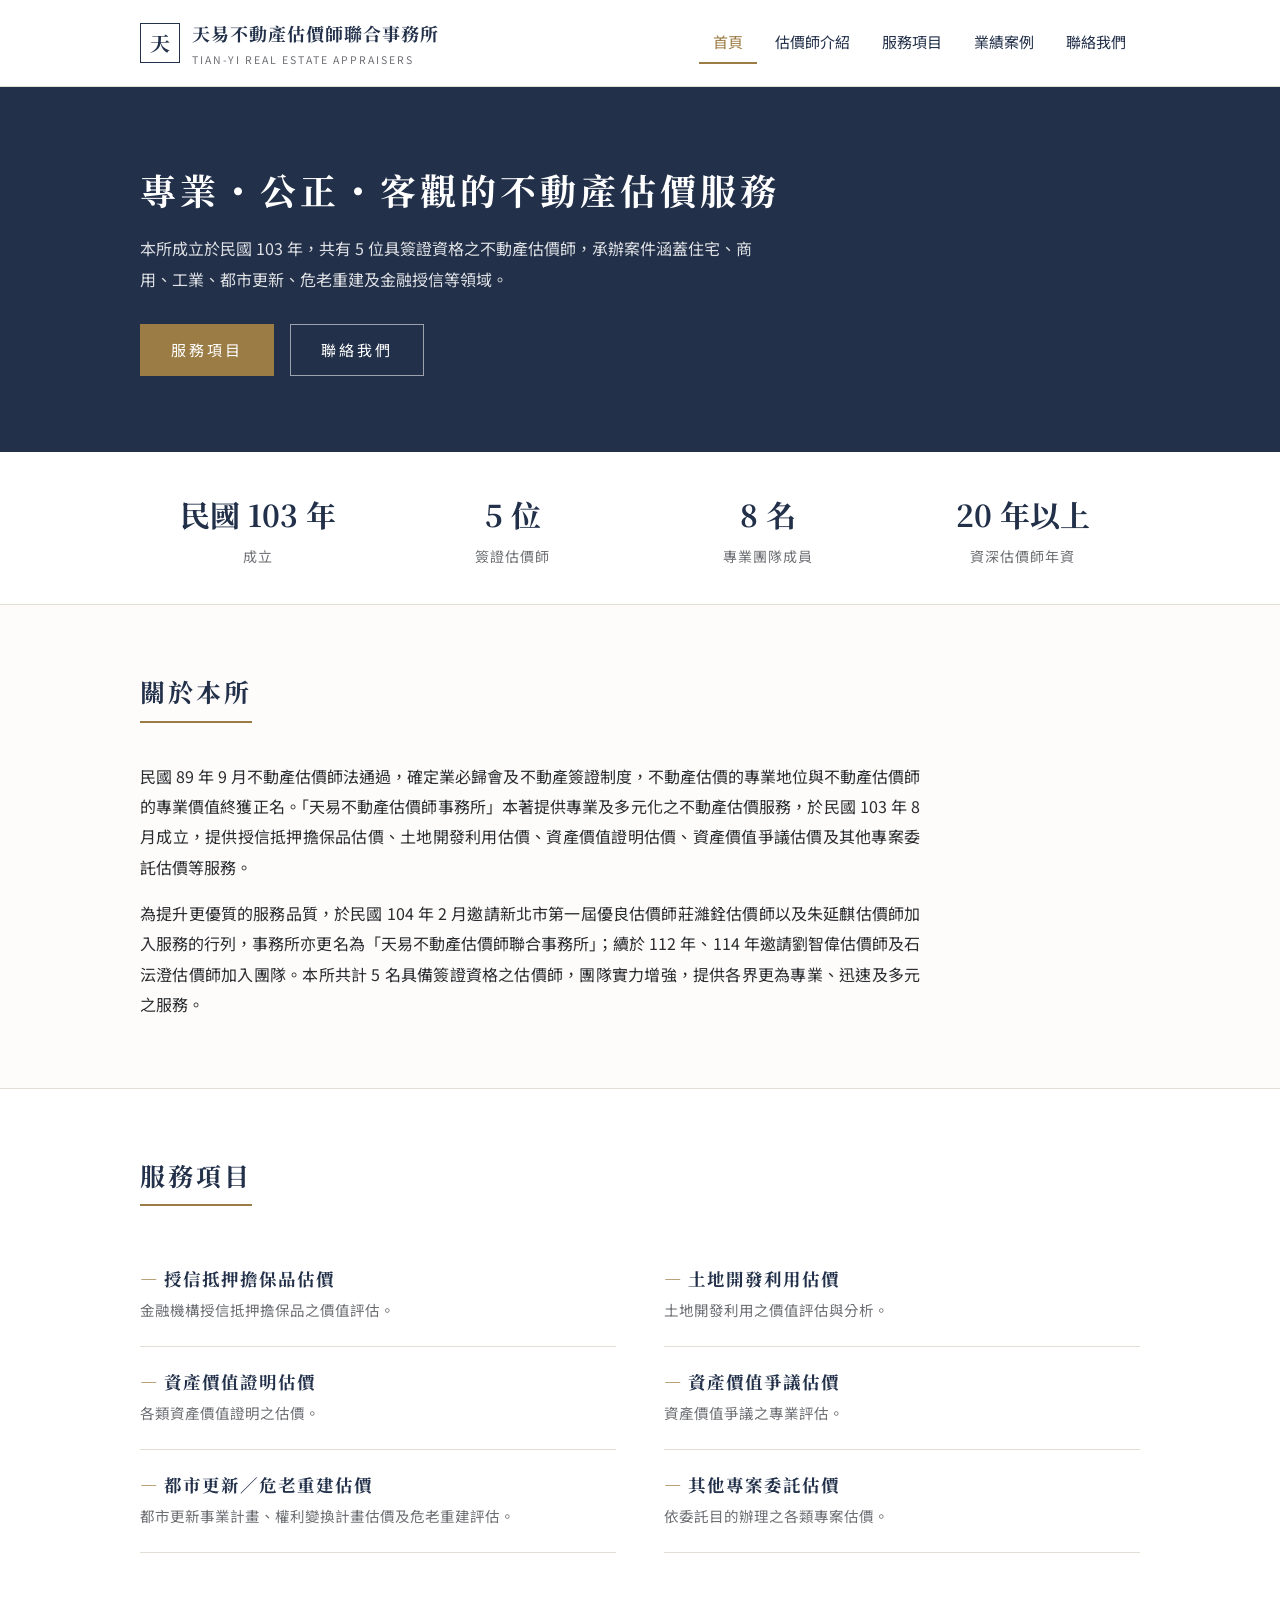
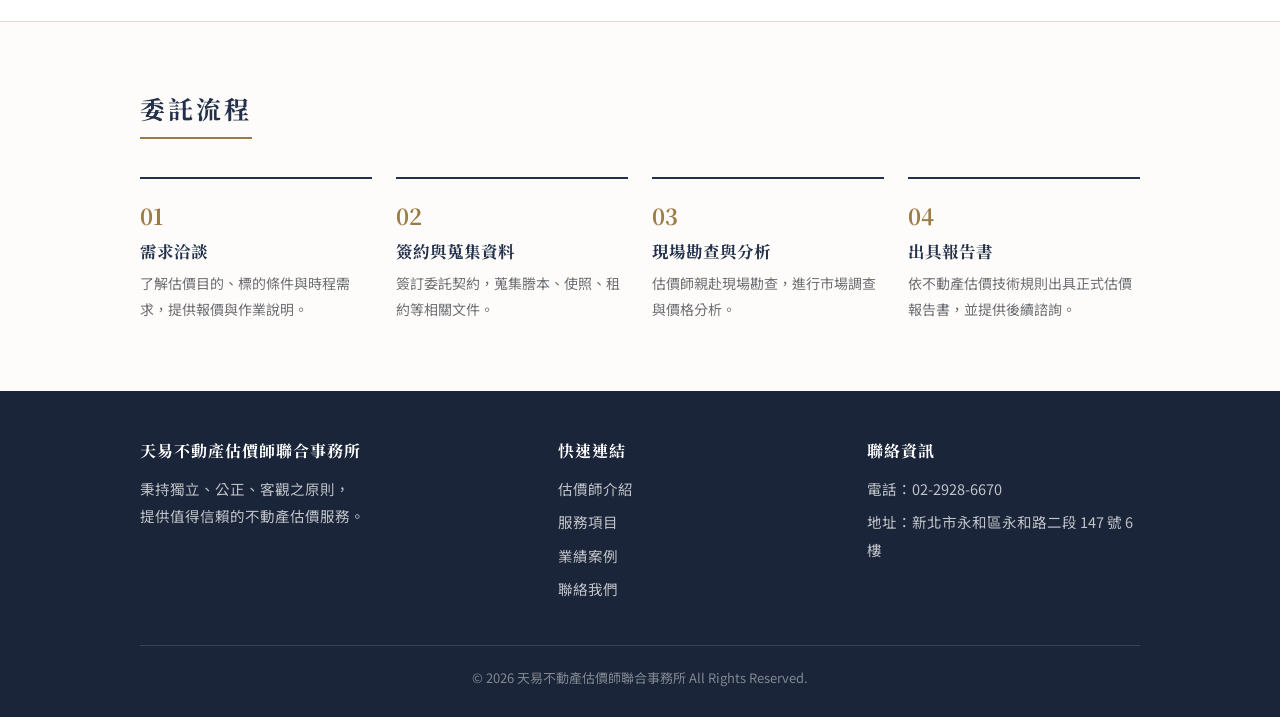
==== index.html @ 46b4c380 "天易不動產估價師聯合事務所官網 Co-Authored-By: Claude Fable 5 <noreply@anthropic.com>" ====
<!DOCTYPE html>
<html lang="zh-Hant-TW">
<head>
  <meta charset="UTF-8">
  <meta name="viewport" content="width=device-width, initial-scale=1.0">
  <title>天易不動產估價師聯合事務所</title>
  <meta name="description" content="天易不動產估價師聯合事務所成立於民國103年，提供授信抵押擔保品估價、土地開發利用估價、資產價值證明估價、資產價值爭議估價、都市更新估價等專業服務。">
  <link rel="preconnect" href="https://fonts.googleapis.com">
  <link href="https://fonts.googleapis.com/css2?family=Noto+Sans+TC:wght@400;500;700&family=Noto+Serif+TC:wght@600;700&display=swap" rel="stylesheet">
  <link rel="stylesheet" href="css/style.css">
  <link rel="canonical" href="https://tianyi-realestateappraisal.netlify.app/">
</head>
<body>

  <header class="site-header">
    <div class="container nav-bar">
      <a href="index.html" class="brand">
        <div class="brand-mark">天</div>
        <div>
          <div class="brand-name">天易不動產估價師聯合事務所</div>
          <div class="brand-sub">TIAN-YI REAL ESTATE APPRAISERS</div>
        </div>
      </a>
      <button class="nav-toggle" aria-label="開啟選單">☰</button>
      <ul class="nav-links">
        <li><a href="index.html" class="active">首頁</a></li>
        <li><a href="team.html">估價師介紹</a></li>
        <li><a href="services.html">服務項目</a></li>
        <li><a href="cases.html">業績案例</a></li>
        <li><a href="contact.html">聯絡我們</a></li>
      </ul>
    </div>
  </header>

  <section class="hero">
    <div class="container">
      <h1>專業・公正・客觀的不動產估價服務</h1>
      <p>本所成立於民國 103 年，共有 5 位具簽證資格之不動產估價師，承辦案件涵蓋住宅、商用、工業、都市更新、危老重建及金融授信等領域。</p>
      <a href="services.html" class="btn btn-gold">服務項目</a>
      <a href="contact.html" class="btn btn-outline">聯絡我們</a>
    </div>
  </section>

  <section class="facts">
    <div class="container">
      <div><div class="fact-num">民國 103 年</div><div class="fact-label">成立</div></div>
      <div><div class="fact-num">5 位</div><div class="fact-label">簽證估價師</div></div>
      <div><div class="fact-num">8 名</div><div class="fact-label">專業團隊成員</div></div>
      <div><div class="fact-num">20 年以上</div><div class="fact-label">資深估價師年資</div></div>
    </div>
  </section>

  <section class="section">
    <div class="container">
      <div class="section-head">
        <h2>關於本所</h2>
      </div>
      <div class="prose">
        <p>民國 89 年 9 月不動產估價師法通過，確定業必歸會及不動產簽證制度，不動產估價的專業地位與不動產估價師的專業價值終獲正名。「天易不動產估價師事務所」本著提供專業及多元化之不動產估價服務，於民國 103 年 8 月成立，提供授信抵押擔保品估價、土地開發利用估價、資產價值證明估價、資產價值爭議估價及其他專案委託估價等服務。</p>
        <p>為提升更優質的服務品質，於民國 104 年 2 月邀請新北市第一屆優良估價師莊濰銓估價師以及朱延麒估價師加入服務的行列，事務所亦更名為「天易不動產估價師聯合事務所」；續於 112 年、114 年邀請劉智偉估價師及石沄澄估價師加入團隊。本所共計 5 名具備簽證資格之估價師，團隊實力增強，提供各界更為專業、迅速及多元之服務。</p>
      </div>
    </div>
  </section>

  <section class="section alt">
    <div class="container">
      <div class="section-head">
        <h2>服務項目</h2>
      </div>
      <div class="service-list">
        <div class="service-item">
          <h3>授信抵押擔保品估價</h3>
          <p>金融機構授信抵押擔保品之價值評估。</p>
        </div>
        <div class="service-item">
          <h3>土地開發利用估價</h3>
          <p>土地開發利用之價值評估與分析。</p>
        </div>
        <div class="service-item">
          <h3>資產價值證明估價</h3>
          <p>各類資產價值證明之估價。</p>
        </div>
        <div class="service-item">
          <h3>資產價值爭議估價</h3>
          <p>資產價值爭議之專業評估。</p>
        </div>
        <div class="service-item">
          <h3>都市更新／危老重建估價</h3>
          <p>都市更新事業計畫、權利變換計畫估價及危老重建評估。</p>
        </div>
        <div class="service-item">
          <h3>其他專案委託估價</h3>
          <p>依委託目的辦理之各類專案估價。</p>
        </div>
      </div>
    </div>
  </section>

  <section class="section">
    <div class="container">
      <div class="section-head">
        <h2>委託流程</h2>
      </div>
      <div class="steps">
        <div class="step">
          <h3>需求洽談</h3>
          <p>了解估價目的、標的條件與時程需求，提供報價與作業說明。</p>
        </div>
        <div class="step">
          <h3>簽約與蒐集資料</h3>
          <p>簽訂委託契約，蒐集謄本、使照、租約等相關文件。</p>
        </div>
        <div class="step">
          <h3>現場勘查與分析</h3>
          <p>估價師親赴現場勘查，進行市場調查與價格分析。</p>
        </div>
        <div class="step">
          <h3>出具報告書</h3>
          <p>依不動產估價技術規則出具正式估價報告書，並提供後續諮詢。</p>
        </div>
      </div>
    </div>
  </section>

  <footer class="site-footer">
    <div class="container">
      <div class="footer-grid">
        <div>
          <h3>天易不動產估價師聯合事務所</h3>
          <p>秉持獨立、公正、客觀之原則，<br>提供值得信賴的不動產估價服務。</p>
        </div>
        <div>
          <h3>快速連結</h3>
          <ul>
            <li><a href="team.html">估價師介紹</a></li>
            <li><a href="services.html">服務項目</a></li>
            <li><a href="cases.html">業績案例</a></li>
            <li><a href="contact.html">聯絡我們</a></li>
          </ul>
        </div>
        <div>
          <h3>聯絡資訊</h3>
          <ul>
            <li>電話：02-2928-6670</li>
            <li>地址：新北市永和區永和路二段 147 號 6 樓</li>
          </ul>
        </div>
      </div>
      <div class="footer-bottom">
        © 2026 天易不動產估價師聯合事務所 All Rights Reserved.
      </div>
    </div>
  </footer>

  <script src="js/main.js"></script>
</body>
</html>
---- css/style.css ----
/* ===== 基本設定 ===== */
:root {
  --ink: #2a2c2f;
  --navy: #22304a;
  --navy-dark: #1a2539;
  --gold: #9c7c45;
  --bg: #fdfcfa;
  --line: #e3ded4;
  --muted: #6d6f73;
}

* { margin: 0; padding: 0; box-sizing: border-box; }

body {
  font-family: "Noto Sans TC", "PingFang TC", "Microsoft JhengHei", sans-serif;
  color: var(--ink);
  background: var(--bg);
  line-height: 1.9;
  font-size: 16px;
}

h1, h2, h3 {
  font-family: "Noto Serif TC", "PingFang TC", serif;
  color: var(--navy);
  line-height: 1.5;
  font-weight: 700;
}

a { color: inherit; text-decoration: none; }
img { max-width: 100%; display: block; }

.container {
  width: min(1000px, 92%);
  margin: 0 auto;
}

/* ===== 導覽列 ===== */
.site-header {
  position: sticky;
  top: 0;
  z-index: 100;
  background: #fff;
  border-bottom: 1px solid var(--line);
}

.nav-bar {
  display: flex;
  align-items: center;
  justify-content: space-between;
  padding: 16px 0;
}

.brand { display: flex; align-items: center; gap: 12px; }

.brand-mark {
  width: 40px;
  height: 40px;
  border: 1px solid var(--navy);
  color: var(--navy);
  display: flex;
  align-items: center;
  justify-content: center;
  font-family: "Noto Serif TC", serif;
  font-size: 20px;
  font-weight: 700;
}

.brand-name {
  font-family: "Noto Serif TC", serif;
  font-weight: 700;
  font-size: 18px;
  color: var(--navy);
  letter-spacing: 1px;
}

.brand-sub {
  font-size: 10.5px;
  color: var(--muted);
  letter-spacing: 2px;
}

.nav-links { display: flex; gap: 4px; list-style: none; }

.nav-links a {
  display: block;
  padding: 6px 14px;
  font-size: 15px;
  color: var(--navy);
  white-space: nowrap;
  border-bottom: 2px solid transparent;
}

.nav-links a:hover { color: var(--gold); }

.nav-links a.active {
  color: var(--gold);
  border-bottom-color: var(--gold);
}

.nav-toggle {
  display: none;
  background: none;
  border: none;
  font-size: 24px;
  color: var(--navy);
  cursor: pointer;
}

/* ===== 首頁主視覺 ===== */
.hero {
  background: var(--navy);
  color: #fff;
  padding: 76px 0;
}

.hero h1 {
  color: #fff;
  font-size: clamp(26px, 4vw, 36px);
  letter-spacing: 4px;
  margin-bottom: 16px;
}

.hero p {
  max-width: 640px;
  color: rgba(255, 255, 255, 0.85);
  margin-bottom: 30px;
}

.btn {
  display: inline-block;
  padding: 11px 30px;
  font-size: 15px;
  letter-spacing: 3px;
  border: 1px solid var(--gold);
}

.btn-gold { background: var(--gold); color: #fff; }
.btn-gold:hover { background: #8a6c3a; }

.btn-outline {
  border-color: rgba(255, 255, 255, 0.55);
  color: #fff;
  margin-left: 12px;
}
.btn-outline:hover { border-color: #fff; }

/* ===== 概況列 ===== */
.facts {
  border-bottom: 1px solid var(--line);
  background: #fff;
  padding: 34px 0;
}

.facts .container {
  display: grid;
  grid-template-columns: repeat(4, 1fr);
  gap: 20px;
  text-align: center;
}

.fact-num {
  font-family: "Noto Serif TC", serif;
  font-size: 30px;
  font-weight: 700;
  color: var(--navy);
}

.fact-label { font-size: 14px; color: var(--muted); letter-spacing: 1px; }

/* ===== 區塊通用 ===== */
.section { padding: 68px 0; }
.section.alt { background: #fff; border-top: 1px solid var(--line); border-bottom: 1px solid var(--line); }

.section-head { margin-bottom: 38px; }

.section-head h2 {
  display: inline-block;
  font-size: 25px;
  letter-spacing: 3px;
  padding-bottom: 10px;
  border-bottom: 2px solid var(--gold);
}

.section-head p { color: var(--muted); margin-top: 14px; max-width: 700px; }

.prose { max-width: 780px; }
.prose p { margin-bottom: 16px; text-align: justify; }
.prose p:last-child { margin-bottom: 0; }

/* ===== 服務項目 ===== */
.service-list {
  display: grid;
  grid-template-columns: repeat(2, 1fr);
  gap: 0 48px;
}

.service-item {
  padding: 22px 0;
  border-bottom: 1px solid var(--line);
}

.service-item h3 { font-size: 17.5px; letter-spacing: 1px; margin-bottom: 4px; }
.service-item h3::before { content: "— "; color: var(--gold); }
.service-item p { font-size: 14.5px; color: var(--muted); }

/* ===== 委託流程 ===== */
.steps {
  display: grid;
  grid-template-columns: repeat(4, 1fr);
  gap: 24px;
  counter-reset: step;
}

.step { border-top: 2px solid var(--navy); padding-top: 16px; }

.step::before {
  counter-increment: step;
  content: "0" counter(step);
  font-family: "Noto Serif TC", serif;
  font-size: 22px;
  font-weight: 700;
  color: var(--gold);
}

.step h3 { font-size: 16.5px; margin: 2px 0 6px; }
.step p { font-size: 14px; color: var(--muted); }

/* ===== 頁面標題 ===== */
.page-banner {
  background: var(--navy);
  color: #fff;
  padding: 44px 0;
}

.page-banner h1 { color: #fff; font-size: clamp(24px, 3.5vw, 30px); letter-spacing: 5px; }
.page-banner p { color: rgba(255, 255, 255, 0.75); margin-top: 6px; font-size: 15px; }

/* ===== 估價師介紹 ===== */
.member-grid {
  display: grid;
  grid-template-columns: repeat(2, 1fr);
  gap: 28px;
}

.member-card { background: #fff; border: 1px solid var(--line); }

.member-photo {
  aspect-ratio: 5 / 3.2;
  background: #eeece7;
  display: flex;
  align-items: center;
  justify-content: center;
  color: var(--muted);
  font-size: 13px;
  letter-spacing: 2px;
}

.member-body { padding: 24px 26px 28px; }

.member-body h3 {
  font-size: 20px;
  display: flex;
  align-items: baseline;
  gap: 10px;
  padding-bottom: 12px;
  border-bottom: 1px solid var(--line);
  margin-bottom: 14px;
}

.member-title { font-size: 13px; color: var(--gold); letter-spacing: 1px; font-weight: 400; font-family: "Noto Sans TC", sans-serif; }

.member-body h4 {
  font-size: 14px;
  color: var(--navy);
  letter-spacing: 2px;
  margin: 12px 0 4px;
}

.member-body ul { list-style: none; font-size: 14.5px; color: var(--muted); }

.member-body ul li { padding-left: 14px; position: relative; }

.member-body ul li::before {
  content: "";
  position: absolute;
  left: 0;
  top: 0.95em;
  width: 5px;
  height: 1px;
  background: var(--gold);
}

/* 助理列表 */
.assistant-list {
  display: grid;
  grid-template-columns: repeat(3, 1fr);
  gap: 24px;
}

.assistant {
  background: #fff;
  border: 1px solid var(--line);
  padding: 22px 24px;
}

.assistant h3 { font-size: 17px; margin-bottom: 8px; }
.assistant ul { list-style: none; font-size: 14px; color: var(--muted); }

/* ===== 業績案例 ===== */
.filter-bar {
  display: flex;
  flex-wrap: wrap;
  gap: 8px;
  margin-bottom: 30px;
}

.filter-btn {
  padding: 7px 20px;
  border: 1px solid var(--line);
  background: #fff;
  color: var(--navy);
  font-size: 14.5px;
  cursor: pointer;
  font-family: inherit;
}

.filter-btn:hover { border-color: var(--gold); color: var(--gold); }

.filter-btn.active {
  background: var(--navy);
  border-color: var(--navy);
  color: #fff;
}

.case-list { border-top: 1px solid var(--navy); }

.case-item {
  display: grid;
  grid-template-columns: 1fr 200px;
  gap: 8px 28px;
  padding: 20px 4px;
  border-bottom: 1px solid var(--line);
}

.case-tag {
  font-size: 12.5px;
  color: var(--gold);
  letter-spacing: 1px;
}

.case-item h3 { font-size: 16.5px; font-weight: 700; line-height: 1.7; }

.case-item .case-desc { font-size: 14px; color: var(--muted); margin-top: 2px; }

.case-item .case-meta {
  text-align: right;
  font-size: 13.5px;
  color: var(--muted);
  line-height: 1.9;
}

/* ===== 聯絡我們 ===== */
.contact-wrap {
  display: grid;
  grid-template-columns: 1fr 1.25fr;
  gap: 48px;
  align-items: start;
}

.contact-info h3 {
  font-size: 15px;
  letter-spacing: 2px;
  color: var(--navy);
  margin-bottom: 2px;
}

.contact-info .item {
  padding: 16px 0;
  border-bottom: 1px solid var(--line);
}

.contact-info .item p { color: var(--muted); font-size: 15px; }

.contact-form {
  background: #fff;
  border: 1px solid var(--line);
  padding: 32px;
}

.contact-form > h3 { font-size: 18px; letter-spacing: 2px; }
.contact-form > p { color: var(--muted); font-size: 14px; margin-top: 4px; }

.form-row { display: grid; grid-template-columns: 1fr 1fr; gap: 16px; }

.contact-form label {
  display: block;
  font-size: 14px;
  color: var(--navy);
  margin: 16px 0 4px;
}

.contact-form input,
.contact-form select,
.contact-form textarea {
  width: 100%;
  padding: 10px 12px;
  border: 1px solid var(--line);
  font-size: 15px;
  font-family: inherit;
  background: var(--bg);
}

.contact-form input:focus,
.contact-form select:focus,
.contact-form textarea:focus {
  outline: none;
  border-color: var(--gold);
}

.contact-form button {
  margin-top: 24px;
  width: 100%;
  border: none;
  cursor: pointer;
  font-family: inherit;
}

.map-placeholder {
  margin-top: 44px;
  border: 1px solid var(--line);
  background: #fff;
  padding: 48px 20px;
  text-align: center;
  color: var(--muted);
  font-size: 14px;
}

/* ===== 頁尾 ===== */
.site-footer {
  background: var(--navy-dark);
  color: rgba(255, 255, 255, 0.72);
  padding: 48px 0 26px;
  font-size: 14.5px;
}

.footer-grid {
  display: grid;
  grid-template-columns: 1.4fr 1fr 1fr;
  gap: 36px;
  margin-bottom: 36px;
}

.site-footer h3 {
  color: #fff;
  font-size: 16px;
  letter-spacing: 1px;
  margin-bottom: 12px;
}

.site-footer ul { list-style: none; }
.site-footer ul li { margin-bottom: 6px; }
.site-footer a:hover { color: #d3b784; }

.footer-bottom {
  border-top: 1px solid rgba(255, 255, 255, 0.14);
  padding-top: 20px;
  text-align: center;
  font-size: 13px;
  color: rgba(255, 255, 255, 0.45);
}

/* ===== RWD ===== */
@media (max-width: 900px) {
  .member-grid { grid-template-columns: 1fr; }
  .assistant-list, .steps { grid-template-columns: repeat(2, 1fr); }
  .service-list { grid-template-columns: 1fr; gap: 0; }
  .contact-wrap { grid-template-columns: 1fr; }
  .footer-grid { grid-template-columns: 1fr 1fr; }
  .facts .container { grid-template-columns: repeat(2, 1fr); gap: 24px; }
}

@media (max-width: 860px) {
  .nav-toggle { display: block; }

  .nav-links {
    display: none;
    position: absolute;
    top: 100%;
    left: 0;
    right: 0;
    background: #fff;
    flex-direction: column;
    padding: 10px 4%;
    border-bottom: 1px solid var(--line);
  }

  .nav-links.open { display: flex; }
  .nav-links a.active { border-bottom-color: transparent; }
}

@media (max-width: 640px) {
  .assistant-list, .steps, .footer-grid { grid-template-columns: 1fr; }
  .form-row { grid-template-columns: 1fr; }

  .hero { padding: 56px 0; }
  .btn-outline { margin-left: 8px; }
  .section { padding: 52px 0; }

  .case-item { grid-template-columns: 1fr; }
  .case-item .case-meta { text-align: left; }
}
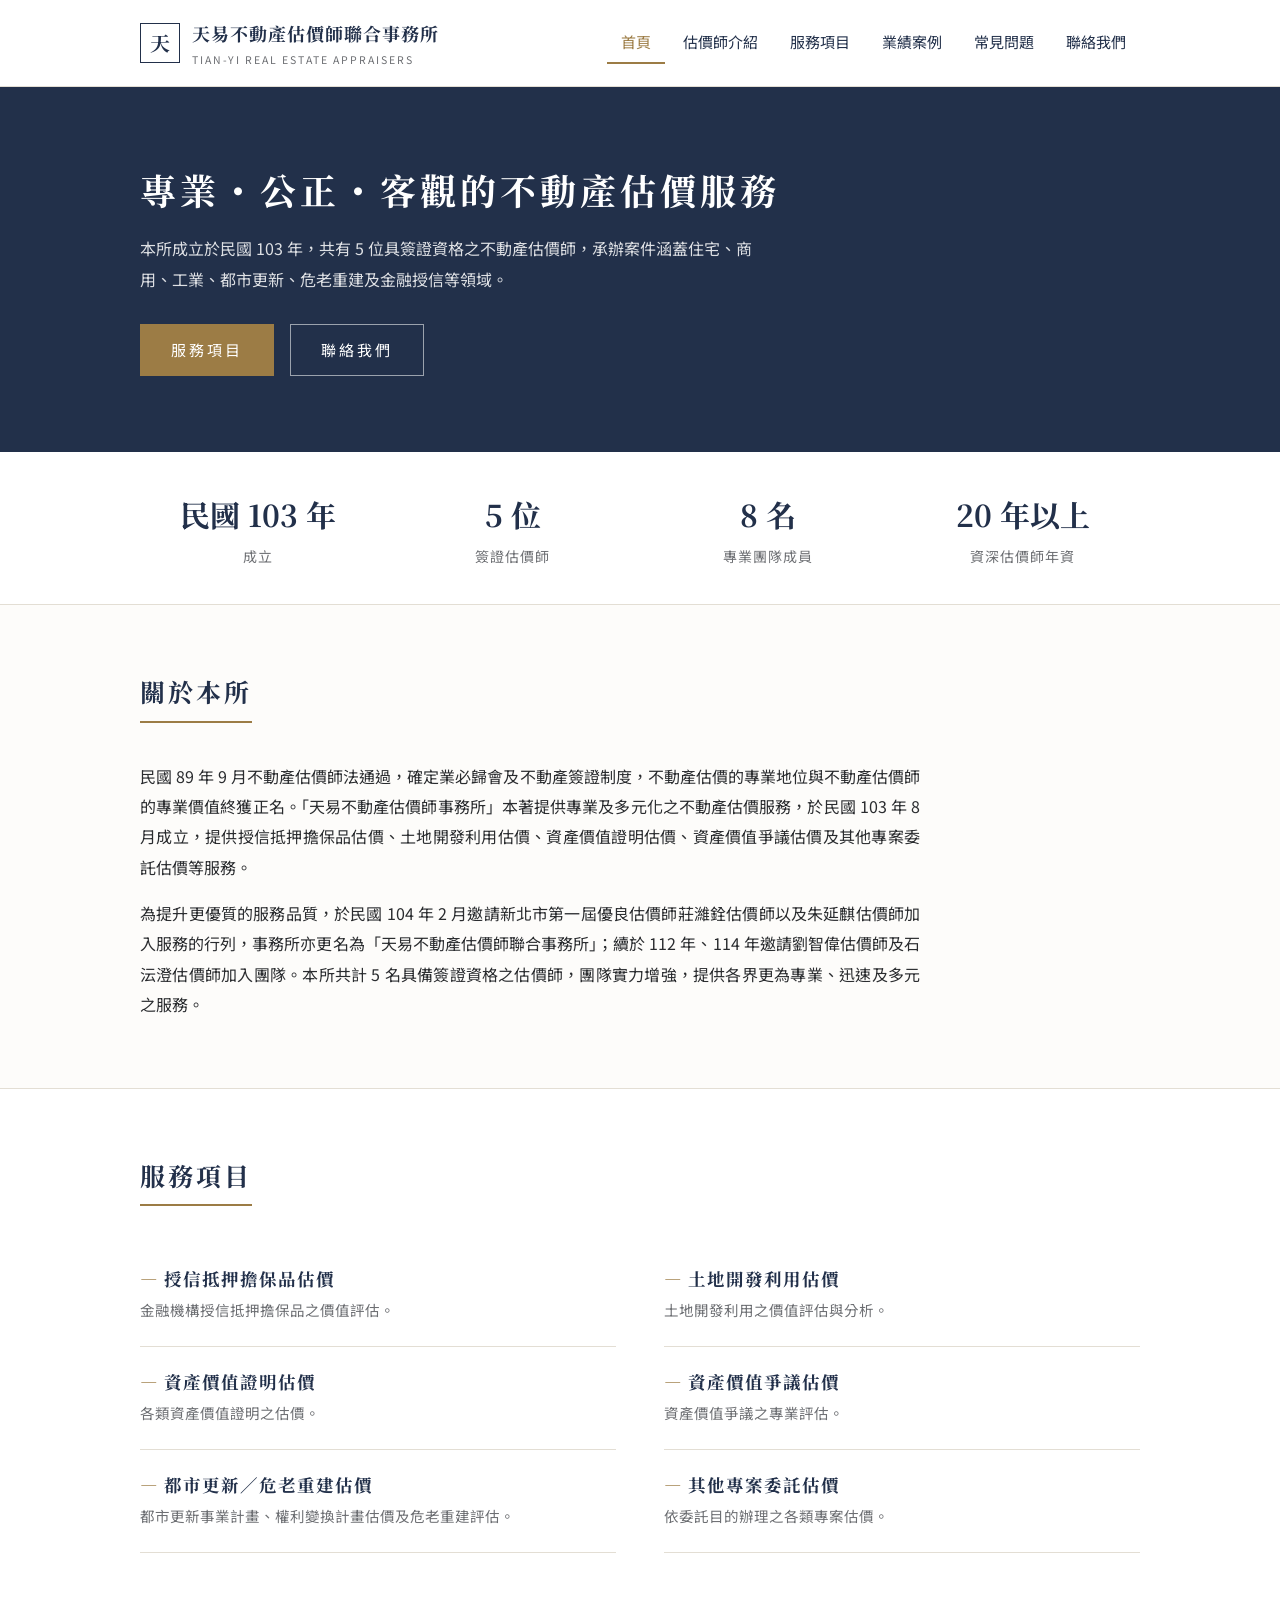
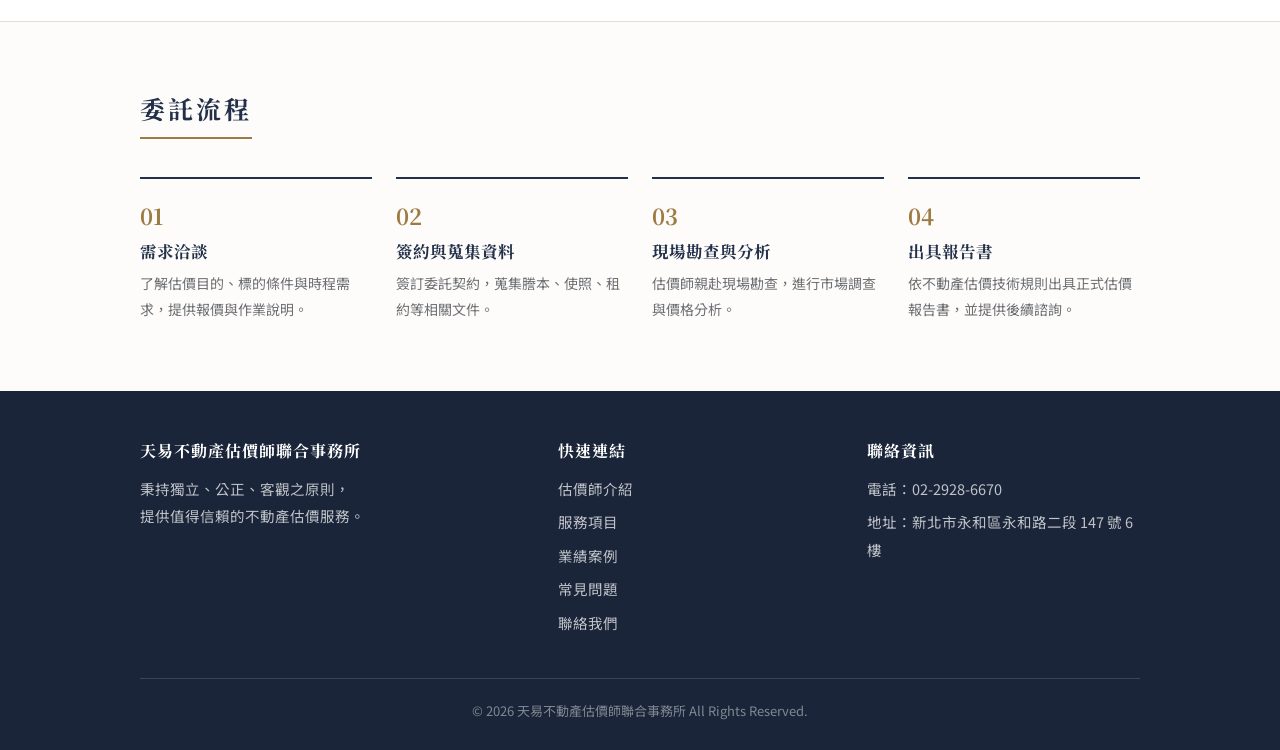
==== commit c61abf67: "FAQ" ====
--- a/index.html
+++ b/index.html
@@ -27,6 +27,7 @@
         <li><a href="team.html">估價師介紹</a></li>
         <li><a href="services.html">服務項目</a></li>
         <li><a href="cases.html">業績案例</a></li>
+        <li><a href="faq.html">常見問題</a></li>
         <li><a href="contact.html">聯絡我們</a></li>
       </ul>
     </div>
@@ -135,7 +136,8 @@
             <li><a href="team.html">估價師介紹</a></li>
             <li><a href="services.html">服務項目</a></li>
             <li><a href="cases.html">業績案例</a></li>
-            <li><a href="contact.html">聯絡我們</a></li>
+            <li><a href="faq.html">常見問題</a></li>
+        <li><a href="contact.html">聯絡我們</a></li>
           </ul>
         </div>
         <div>
--- a/css/style.css
+++ b/css/style.css
@@ -357,6 +357,58 @@
   font-size: 13.5px;
   color: var(--muted);
   line-height: 1.9;
+}
+
+/* ===== 常見問題 ===== */
+.faq-list { max-width: 820px; }
+
+.faq-list details {
+  background: #fff;
+  border: 1px solid var(--line);
+  margin-bottom: 12px;
+}
+
+.faq-list summary {
+  cursor: pointer;
+  padding: 16px 20px;
+  font-family: "Noto Serif TC", serif;
+  font-weight: 700;
+  font-size: 16.5px;
+  color: var(--navy);
+  list-style: none;
+  position: relative;
+  padding-right: 44px;
+}
+
+.faq-list summary::-webkit-details-marker { display: none; }
+
+.faq-list summary::after {
+  content: "＋";
+  position: absolute;
+  right: 18px;
+  top: 50%;
+  transform: translateY(-50%);
+  color: var(--gold);
+  font-size: 18px;
+}
+
+.faq-list details[open] summary::after { content: "－"; }
+
+.faq-list details[open] summary { border-bottom: 1px solid var(--line); }
+
+.faq-answer {
+  padding: 16px 20px 20px;
+  font-size: 15px;
+  color: var(--ink);
+}
+
+.faq-answer p { margin-bottom: 10px; }
+.faq-answer p:last-child { margin-bottom: 0; }
+
+.faq-answer ul, .faq-answer ol {
+  padding-left: 22px;
+  margin-bottom: 10px;
+  color: var(--ink);
 }
 
 /* ===== 聯絡我們 ===== */
